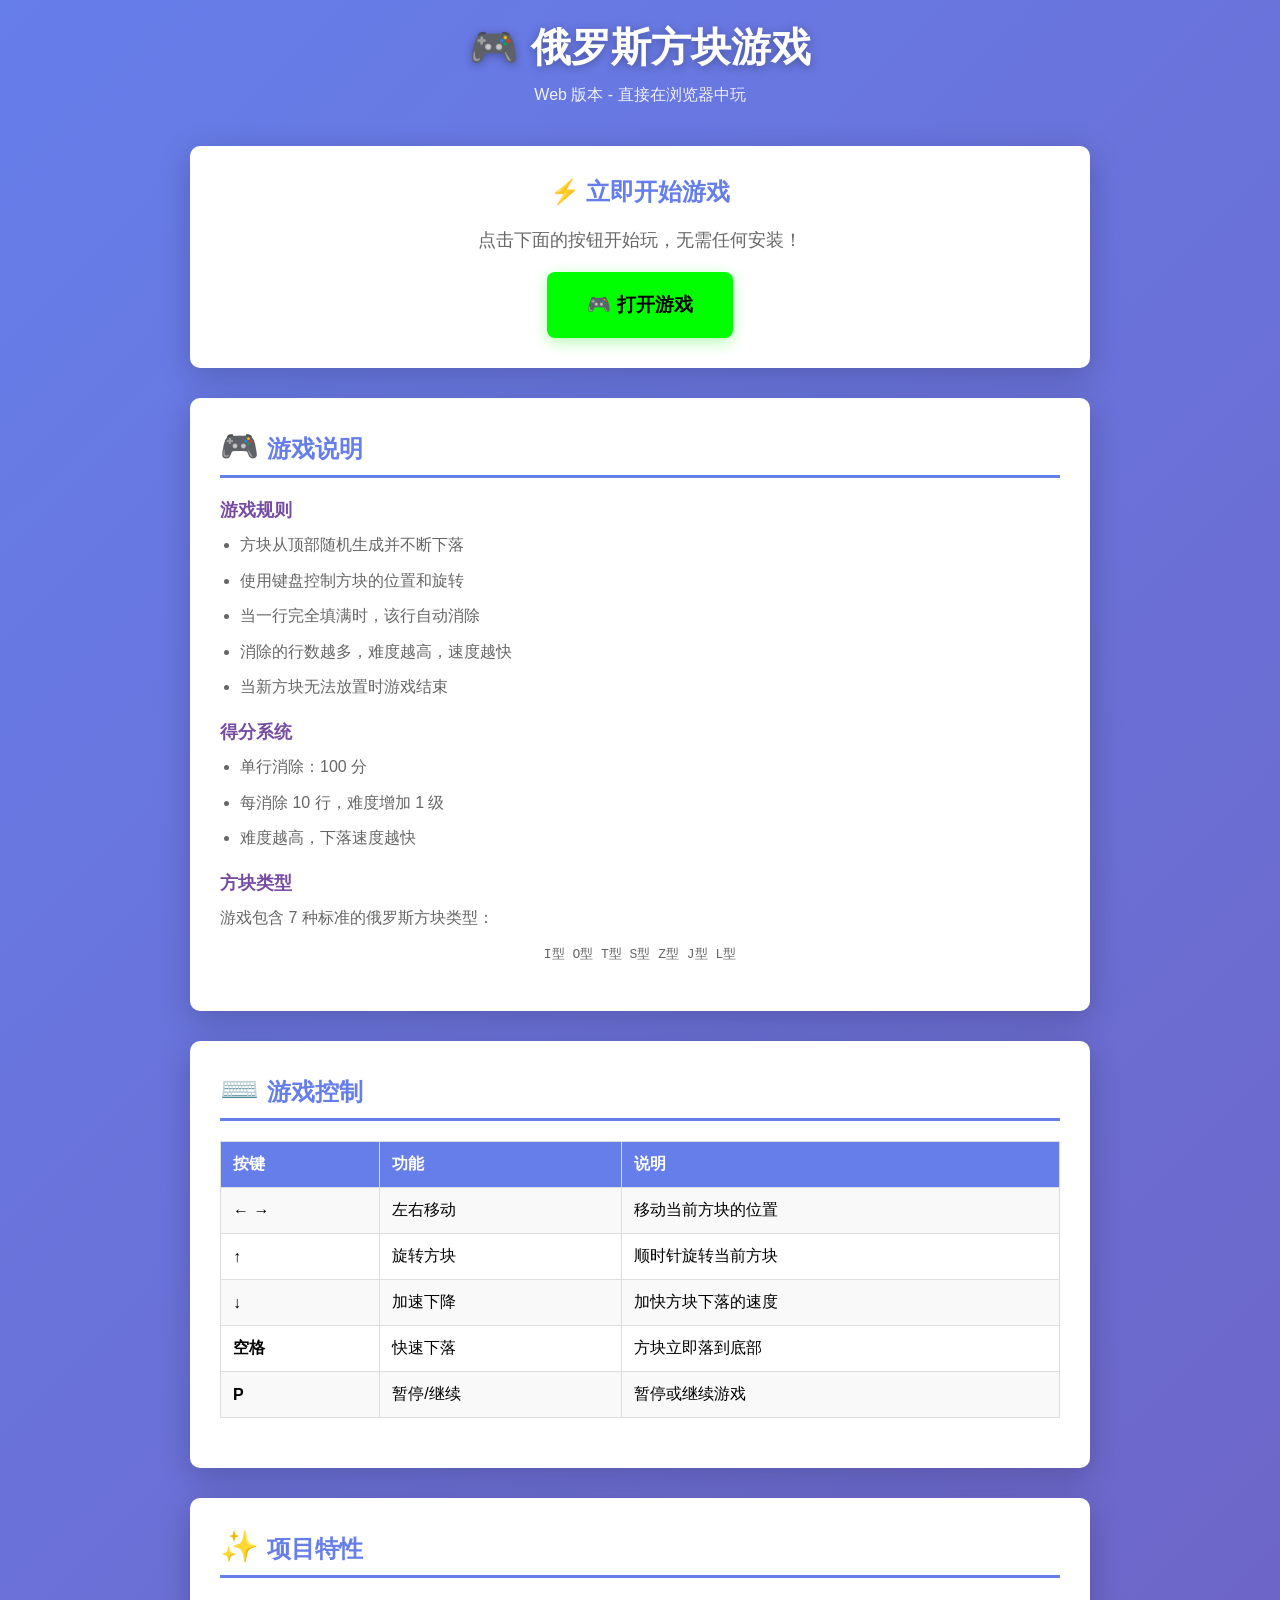
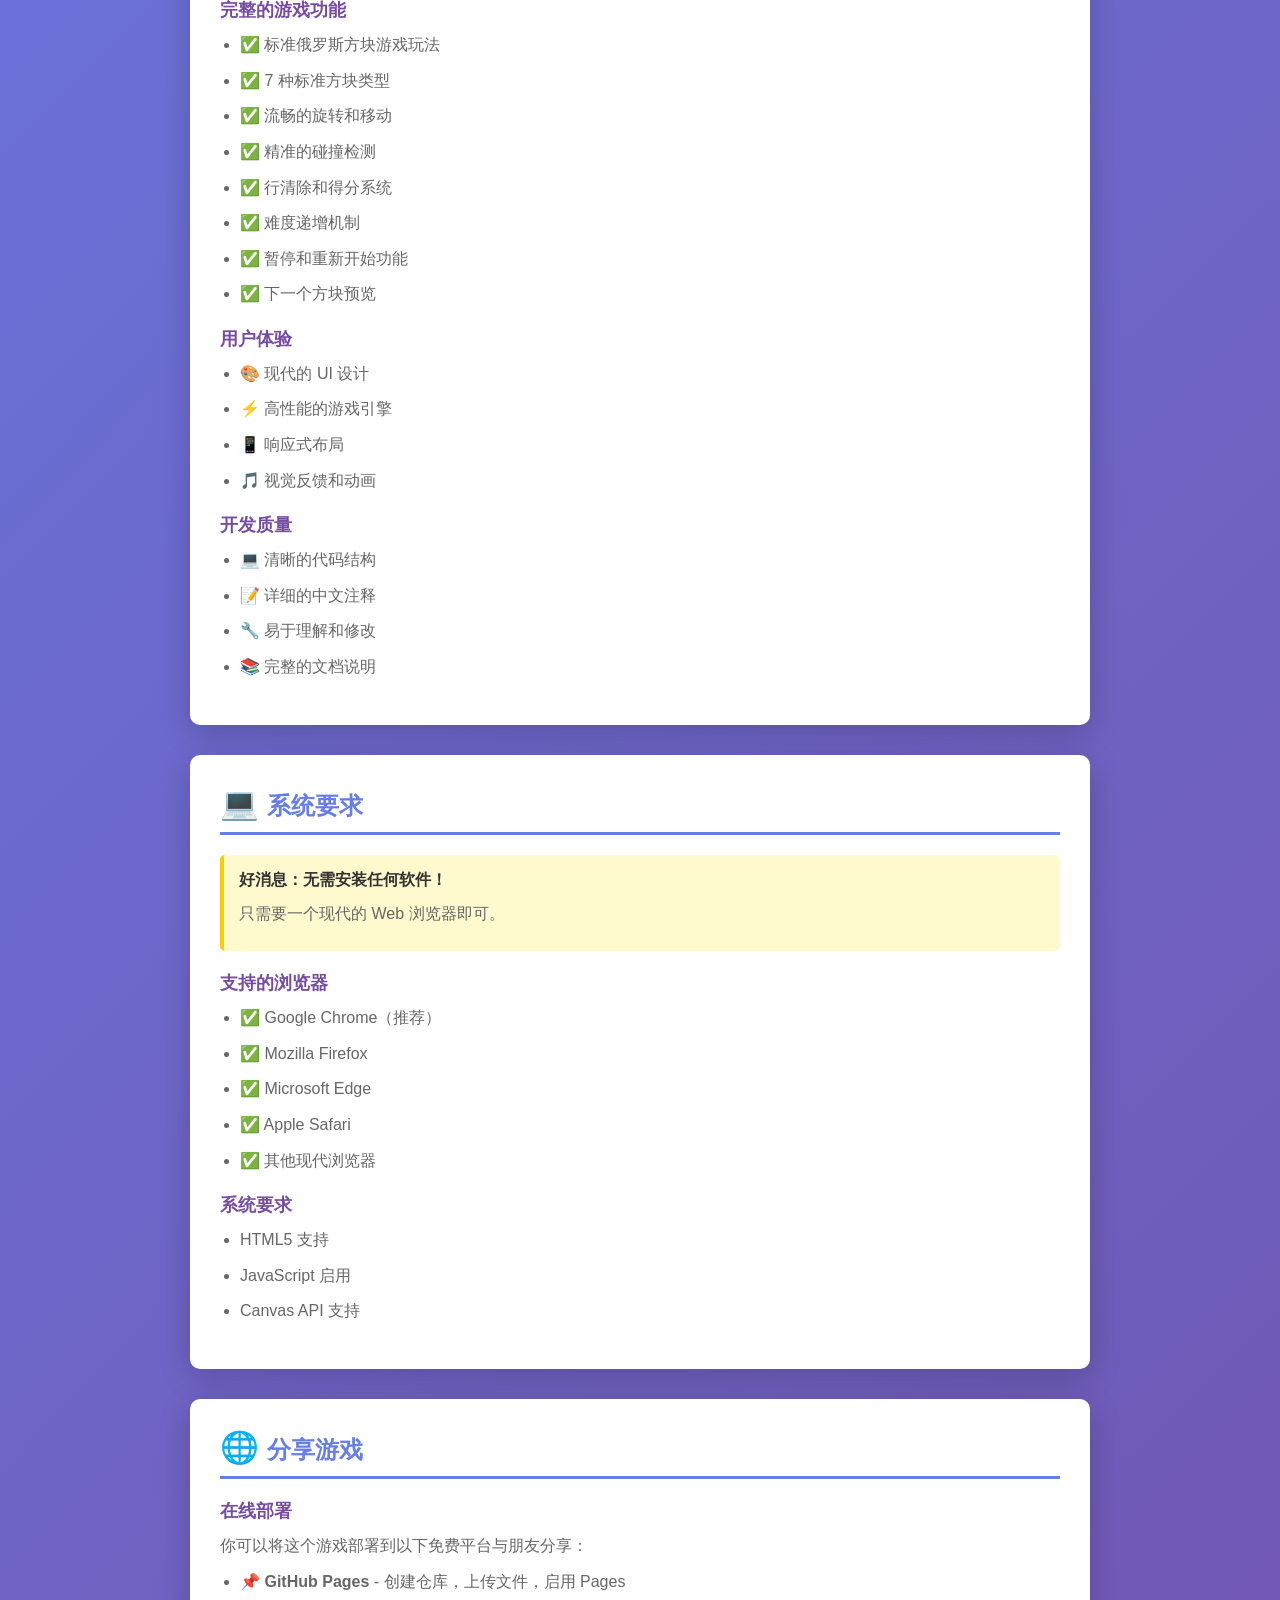
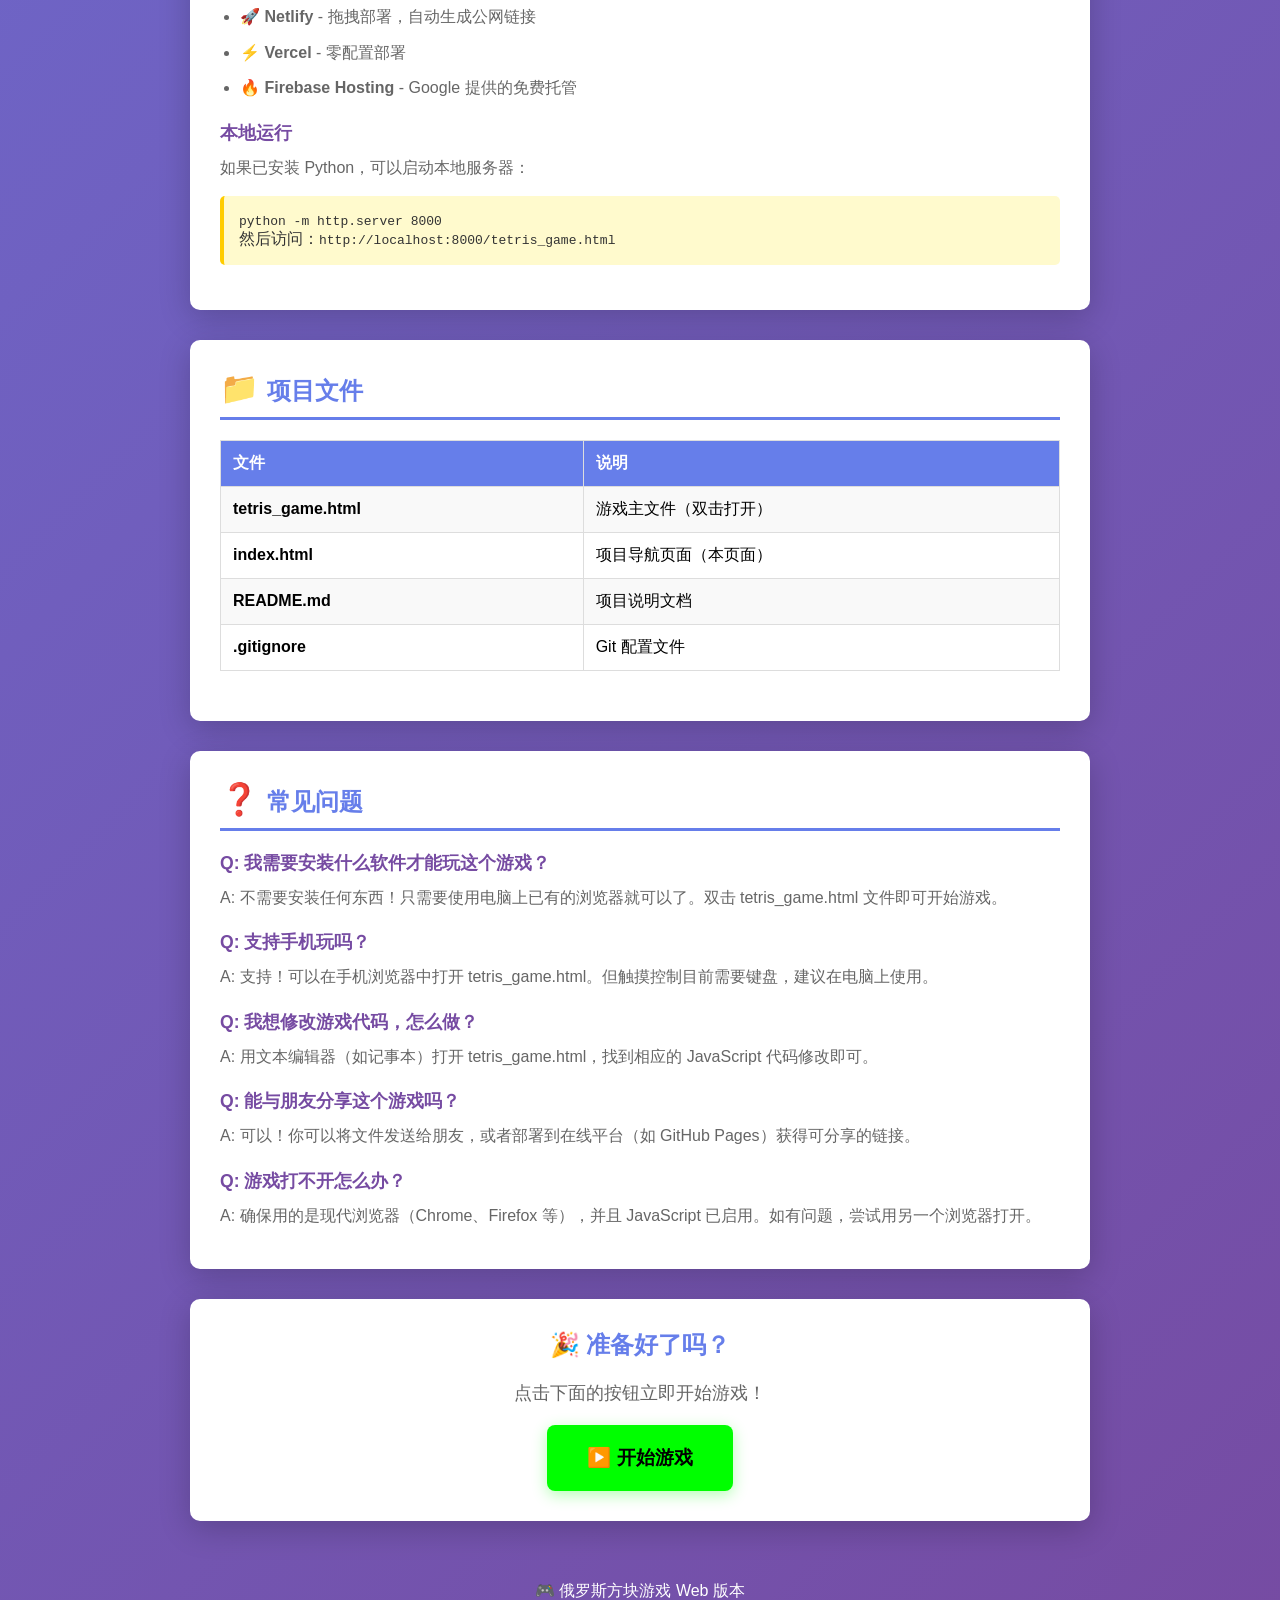
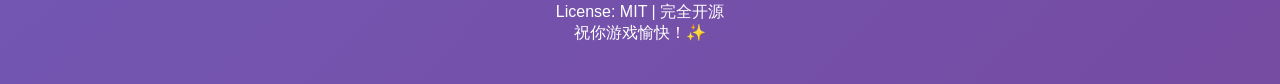
==== index.html @ 7fef72a0 "俄罗斯方块测试" ====
<!DOCTYPE html>
<html lang="zh-CN">
<head>
    <meta charset="UTF-8">
    <meta name="viewport" content="width=device-width, initial-scale=1.0">
    <title>俄罗斯方块游戏 - Web 版本</title>
    <style>
        * {
            margin: 0;
            padding: 0;
            box-sizing: border-box;
        }

        body {
            font-family: 'Segoe UI', Tahoma, Geneva, Verdana, sans-serif;
            background: linear-gradient(135deg, #667eea 0%, #764ba2 100%);
            min-height: 100vh;
            padding: 20px;
        }

        .container {
            max-width: 900px;
            margin: 0 auto;
        }

        header {
            text-align: center;
            color: white;
            margin-bottom: 40px;
        }

        h1 {
            font-size: 2.5em;
            margin-bottom: 10px;
            text-shadow: 0 2px 10px rgba(0,0,0,0.3);
        }

        .subtitle {
            font-size: 1em;
            opacity: 0.9;
        }

        .quick-start {
            background: white;
            border-radius: 10px;
            padding: 30px;
            margin-bottom: 30px;
            box-shadow: 0 8px 32px rgba(0,0,0,0.2);
            text-align: center;
        }

        .quick-start h2 {
            color: #667eea;
            margin-bottom: 20px;
            font-size: 1.5em;
        }

        .quick-start p {
            color: #666;
            margin-bottom: 20px;
            font-size: 1.1em;
        }

        .play-button {
            display: inline-block;
            background: #00ff00;
            color: #000;
            padding: 20px 40px;
            border-radius: 8px;
            text-decoration: none;
            font-weight: bold;
            font-size: 1.2em;
            transition: all 0.3s;
            border: none;
            cursor: pointer;
            box-shadow: 0 4px 15px rgba(0, 255, 0, 0.3);
        }

        .play-button:hover {
            background: #00cc00;
            transform: scale(1.05);
            box-shadow: 0 6px 20px rgba(0, 255, 0, 0.4);
        }

        .section {
            background: white;
            border-radius: 10px;
            padding: 30px;
            margin-bottom: 30px;
            box-shadow: 0 8px 32px rgba(0,0,0,0.2);
        }

        .section h2 {
            color: #667eea;
            margin-bottom: 20px;
            font-size: 1.5em;
            border-bottom: 3px solid #667eea;
            padding-bottom: 10px;
        }

        .section h3 {
            color: #764ba2;
            margin-top: 20px;
            margin-bottom: 10px;
            font-size: 1.1em;
        }

        .section p, .section li {
            color: #666;
            margin-bottom: 10px;
            line-height: 1.6;
        }

        .section ul {
            margin-left: 20px;
            margin-bottom: 15px;
        }

        table {
            width: 100%;
            border-collapse: collapse;
            margin: 20px 0;
        }

        th, td {
            border: 1px solid #ddd;
            padding: 12px;
            text-align: left;
        }

        th {
            background: #667eea;
            color: white;
        }

        tr:nth-child(even) {
            background: #f9f9f9;
        }

        .highlight {
            background: #fffacd;
            padding: 15px;
            border-radius: 5px;
            border-left: 4px solid #ffcc00;
            margin: 15px 0;
            color: #333;
        }

        footer {
            text-align: center;
            color: white;
            padding: 20px;
            margin-top: 40px;
        }

        .emoji {
            font-size: 1.3em;
            margin-right: 8px;
        }
    </style>
</head>
<body>
    <div class="container">
        <header>
            <h1>🎮 俄罗斯方块游戏</h1>
            <p class="subtitle">Web 版本 - 直接在浏览器中玩</p>
        </header>

        <!-- 快速开始 -->
        <div class="quick-start">
            <h2>⚡ 立即开始游戏</h2>
            <p>点击下面的按钮开始玩，无需任何安装！</p>
            <a href="tetris_game.html" class="play-button">🎮 打开游戏</a>
        </div>

        <!-- 游戏说明 -->
        <div class="section">
            <h2><span class="emoji">🎮</span>游戏说明</h2>
            
            <h3>游戏规则</h3>
            <ul>
                <li>方块从顶部随机生成并不断下落</li>
                <li>使用键盘控制方块的位置和旋转</li>
                <li>当一行完全填满时，该行自动消除</li>
                <li>消除的行数越多，难度越高，速度越快</li>
                <li>当新方块无法放置时游戏结束</li>
            </ul>

            <h3>得分系统</h3>
            <ul>
                <li>单行消除：100 分</li>
                <li>每消除 10 行，难度增加 1 级</li>
                <li>难度越高，下落速度越快</li>
            </ul>

            <h3>方块类型</h3>
            <p>游戏包含 7 种标准的俄罗斯方块类型：</p>
            <p style="font-family: monospace; text-align: center; margin: 15px 0;">
                I型 O型 T型 S型 Z型 J型 L型
            </p>
        </div>

        <!-- 游戏控制 -->
        <div class="section">
            <h2><span class="emoji">⌨️</span>游戏控制</h2>
            
            <table>
                <tr>
                    <th>按键</th>
                    <th>功能</th>
                    <th>说明</th>
                </tr>
                <tr>
                    <td><strong>← →</strong></td>
                    <td>左右移动</td>
                    <td>移动当前方块的位置</td>
                </tr>
                <tr>
                    <td><strong>↑</strong></td>
                    <td>旋转方块</td>
                    <td>顺时针旋转当前方块</td>
                </tr>
                <tr>
                    <td><strong>↓</strong></td>
                    <td>加速下降</td>
                    <td>加快方块下落的速度</td>
                </tr>
                <tr>
                    <td><strong>空格</strong></td>
                    <td>快速下落</td>
                    <td>方块立即落到底部</td>
                </tr>
                <tr>
                    <td><strong>P</strong></td>
                    <td>暂停/继续</td>
                    <td>暂停或继续游戏</td>
                </tr>
            </table>
        </div>

        <!-- 项目特性 -->
        <div class="section">
            <h2><span class="emoji">✨</span>项目特性</h2>
            
            <h3>完整的游戏功能</h3>
            <ul>
                <li>✅ 标准俄罗斯方块游戏玩法</li>
                <li>✅ 7 种标准方块类型</li>
                <li>✅ 流畅的旋转和移动</li>
                <li>✅ 精准的碰撞检测</li>
                <li>✅ 行清除和得分系统</li>
                <li>✅ 难度递增机制</li>
                <li>✅ 暂停和重新开始功能</li>
                <li>✅ 下一个方块预览</li>
            </ul>

            <h3>用户体验</h3>
            <ul>
                <li>🎨 现代的 UI 设计</li>
                <li>⚡ 高性能的游戏引擎</li>
                <li>📱 响应式布局</li>
                <li>🎵 视觉反馈和动画</li>
            </ul>

            <h3>开发质量</h3>
            <ul>
                <li>💻 清晰的代码结构</li>
                <li>📝 详细的中文注释</li>
                <li>🔧 易于理解和修改</li>
                <li>📚 完整的文档说明</li>
            </ul>
        </div>

        <!-- 系统要求 -->
        <div class="section">
            <h2><span class="emoji">💻</span>系统要求</h2>
            
            <div class="highlight">
                <strong>好消息：无需安装任何软件！</strong>
                <p style="margin-top: 10px;">只需要一个现代的 Web 浏览器即可。</p>
            </div>

            <h3>支持的浏览器</h3>
            <ul>
                <li>✅ Google Chrome（推荐）</li>
                <li>✅ Mozilla Firefox</li>
                <li>✅ Microsoft Edge</li>
                <li>✅ Apple Safari</li>
                <li>✅ 其他现代浏览器</li>
            </ul>

            <h3>系统要求</h3>
            <ul>
                <li>HTML5 支持</li>
                <li>JavaScript 启用</li>
                <li>Canvas API 支持</li>
            </ul>
        </div>

        <!-- 分享和部署 -->
        <div class="section">
            <h2><span class="emoji">🌐</span>分享游戏</h2>
            
            <h3>在线部署</h3>
            <p>你可以将这个游戏部署到以下免费平台与朋友分享：</p>
            <ul>
                <li>📌 <strong>GitHub Pages</strong> - 创建仓库，上传文件，启用 Pages</li>
                <li>🚀 <strong>Netlify</strong> - 拖拽部署，自动生成公网链接</li>
                <li>⚡ <strong>Vercel</strong> - 零配置部署</li>
                <li>🔥 <strong>Firebase Hosting</strong> - Google 提供的免费托管</li>
            </ul>

            <h3>本地运行</h3>
            <p>如果已安装 Python，可以启动本地服务器：</p>
            <div class="highlight">
                <code>python -m http.server 8000</code><br>
                然后访问：<code>http://localhost:8000/tetris_game.html</code>
            </div>
        </div>

        <!-- 项目文件 -->
        <div class="section">
            <h2><span class="emoji">📁</span>项目文件</h2>
            
            <table>
                <tr>
                    <th>文件</th>
                    <th>说明</th>
                </tr>
                <tr>
                    <td><strong>tetris_game.html</strong></td>
                    <td>游戏主文件（双击打开）</td>
                </tr>
                <tr>
                    <td><strong>index.html</strong></td>
                    <td>项目导航页面（本页面）</td>
                </tr>
                <tr>
                    <td><strong>README.md</strong></td>
                    <td>项目说明文档</td>
                </tr>
                <tr>
                    <td><strong>.gitignore</strong></td>
                    <td>Git 配置文件</td>
                </tr>
            </table>
        </div>

        <!-- 常见问题 -->
        <div class="section">
            <h2><span class="emoji">❓</span>常见问题</h2>
            
            <h3>Q: 我需要安装什么软件才能玩这个游戏？</h3>
            <p>A: 不需要安装任何东西！只需要使用电脑上已有的浏览器就可以了。双击 tetris_game.html 文件即可开始游戏。</p>

            <h3>Q: 支持手机玩吗？</h3>
            <p>A: 支持！可以在手机浏览器中打开 tetris_game.html。但触摸控制目前需要键盘，建议在电脑上使用。</p>

            <h3>Q: 我想修改游戏代码，怎么做？</h3>
            <p>A: 用文本编辑器（如记事本）打开 tetris_game.html，找到相应的 JavaScript 代码修改即可。</p>

            <h3>Q: 能与朋友分享这个游戏吗？</h3>
            <p>A: 可以！你可以将文件发送给朋友，或者部署到在线平台（如 GitHub Pages）获得可分享的链接。</p>

            <h3>Q: 游戏打不开怎么办？</h3>
            <p>A: 确保用的是现代浏览器（Chrome、Firefox 等），并且 JavaScript 已启用。如有问题，尝试用另一个浏览器打开。</p>
        </div>

        <!-- 立即游玩 -->
        <div class="quick-start">
            <h2>🎉 准备好了吗？</h2>
            <p>点击下面的按钮立即开始游戏！</p>
            <a href="tetris_game.html" class="play-button">▶️ 开始游戏</a>
        </div>

        <footer>
            <p>🎮 俄罗斯方块游戏 Web 版本</p>
            <p>License: MIT | 完全开源</p>
            <p>祝你游戏愉快！✨</p>
        </footer>
    </div>
</body>
</html>
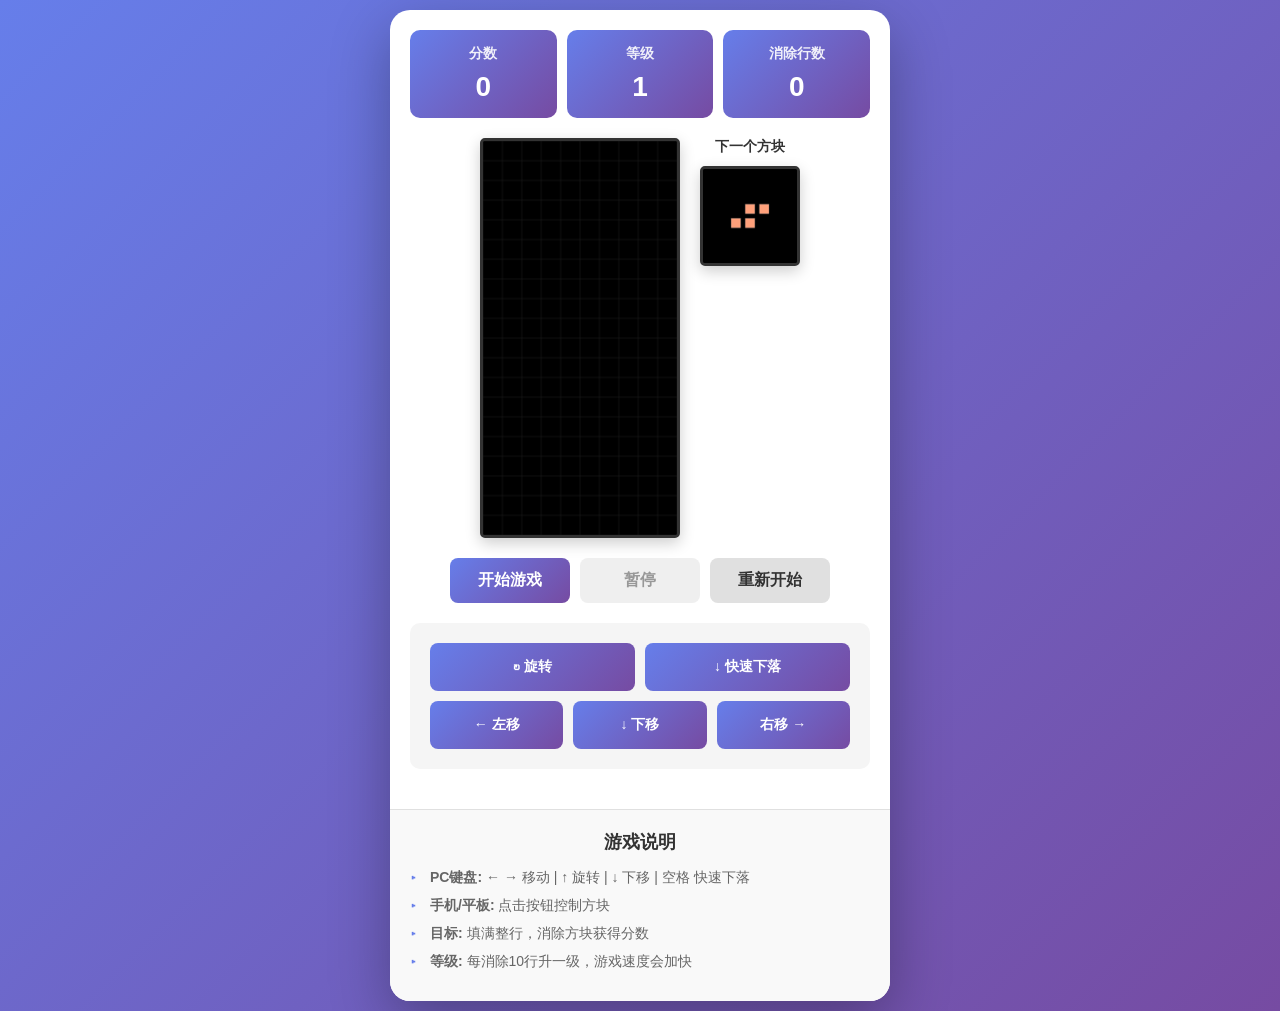
==== commit cc95841b: "feat: 添加俄罗斯方块游戏 - 完整的HTML5+JavaScript实现 - 实现了完整的俄罗斯方块游戏逻辑 - 支持PC键盘和手机触屏控制 - 完全响应式设计，适配所有屏幕尺寸 - 包含分数系" ====
--- a/index.html
+++ b/index.html
@@ -3,381 +3,70 @@
 <head>
     <meta charset="UTF-8">
     <meta name="viewport" content="width=device-width, initial-scale=1.0">
-    <title>俄罗斯方块游戏 - Web 版本</title>
-    <style>
-        * {
-            margin: 0;
-            padding: 0;
-            box-sizing: border-box;
-        }
-
-        body {
-            font-family: 'Segoe UI', Tahoma, Geneva, Verdana, sans-serif;
-            background: linear-gradient(135deg, #667eea 0%, #764ba2 100%);
-            min-height: 100vh;
-            padding: 20px;
-        }
-
-        .container {
-            max-width: 900px;
-            margin: 0 auto;
-        }
-
-        header {
-            text-align: center;
-            color: white;
-            margin-bottom: 40px;
-        }
-
-        h1 {
-            font-size: 2.5em;
-            margin-bottom: 10px;
-            text-shadow: 0 2px 10px rgba(0,0,0,0.3);
-        }
-
-        .subtitle {
-            font-size: 1em;
-            opacity: 0.9;
-        }
-
-        .quick-start {
-            background: white;
-            border-radius: 10px;
-            padding: 30px;
-            margin-bottom: 30px;
-            box-shadow: 0 8px 32px rgba(0,0,0,0.2);
-            text-align: center;
-        }
-
-        .quick-start h2 {
-            color: #667eea;
-            margin-bottom: 20px;
-            font-size: 1.5em;
-        }
-
-        .quick-start p {
-            color: #666;
-            margin-bottom: 20px;
-            font-size: 1.1em;
-        }
-
-        .play-button {
-            display: inline-block;
-            background: #00ff00;
-            color: #000;
-            padding: 20px 40px;
-            border-radius: 8px;
-            text-decoration: none;
-            font-weight: bold;
-            font-size: 1.2em;
-            transition: all 0.3s;
-            border: none;
-            cursor: pointer;
-            box-shadow: 0 4px 15px rgba(0, 255, 0, 0.3);
-        }
-
-        .play-button:hover {
-            background: #00cc00;
-            transform: scale(1.05);
-            box-shadow: 0 6px 20px rgba(0, 255, 0, 0.4);
-        }
-
-        .section {
-            background: white;
-            border-radius: 10px;
-            padding: 30px;
-            margin-bottom: 30px;
-            box-shadow: 0 8px 32px rgba(0,0,0,0.2);
-        }
-
-        .section h2 {
-            color: #667eea;
-            margin-bottom: 20px;
-            font-size: 1.5em;
-            border-bottom: 3px solid #667eea;
-            padding-bottom: 10px;
-        }
-
-        .section h3 {
-            color: #764ba2;
-            margin-top: 20px;
-            margin-bottom: 10px;
-            font-size: 1.1em;
-        }
-
-        .section p, .section li {
-            color: #666;
-            margin-bottom: 10px;
-            line-height: 1.6;
-        }
-
-        .section ul {
-            margin-left: 20px;
-            margin-bottom: 15px;
-        }
-
-        table {
-            width: 100%;
-            border-collapse: collapse;
-            margin: 20px 0;
-        }
-
-        th, td {
-            border: 1px solid #ddd;
-            padding: 12px;
-            text-align: left;
-        }
-
-        th {
-            background: #667eea;
-            color: white;
-        }
-
-        tr:nth-child(even) {
-            background: #f9f9f9;
-        }
-
-        .highlight {
-            background: #fffacd;
-            padding: 15px;
-            border-radius: 5px;
-            border-left: 4px solid #ffcc00;
-            margin: 15px 0;
-            color: #333;
-        }
-
-        footer {
-            text-align: center;
-            color: white;
-            padding: 20px;
-            margin-top: 40px;
-        }
-
-        .emoji {
-            font-size: 1.3em;
-            margin-right: 8px;
-        }
-    </style>
+    <title>俄罗斯方块游戏</title>
+    <link rel="stylesheet" href="style.css">
 </head>
 <body>
     <div class="container">
-        <header>
-            <h1>🎮 俄罗斯方块游戏</h1>
-            <p class="subtitle">Web 版本 - 直接在浏览器中玩</p>
-        </header>
-
-        <!-- 快速开始 -->
-        <div class="quick-start">
-            <h2>⚡ 立即开始游戏</h2>
-            <p>点击下面的按钮开始玩，无需任何安装！</p>
-            <a href="tetris_game.html" class="play-button">🎮 打开游戏</a>
-        </div>
-
-        <!-- 游戏说明 -->
-        <div class="section">
-            <h2><span class="emoji">🎮</span>游戏说明</h2>
+        <div class="game-wrapper">
+            <div class="game-info">
+                <div class="info-box">
+                    <h3>分数</h3>
+                    <p id="score">0</p>
+                </div>
+                <div class="info-box">
+                    <h3>等级</h3>
+                    <p id="level">1</p>
+                </div>
+                <div class="info-box">
+                    <h3>消除行数</h3>
+                    <p id="lines">0</p>
+                </div>
+            </div>
             
-            <h3>游戏规则</h3>
-            <ul>
-                <li>方块从顶部随机生成并不断下落</li>
-                <li>使用键盘控制方块的位置和旋转</li>
-                <li>当一行完全填满时，该行自动消除</li>
-                <li>消除的行数越多，难度越高，速度越快</li>
-                <li>当新方块无法放置时游戏结束</li>
-            </ul>
-
-            <h3>得分系统</h3>
-            <ul>
-                <li>单行消除：100 分</li>
-                <li>每消除 10 行，难度增加 1 级</li>
-                <li>难度越高，下落速度越快</li>
-            </ul>
-
-            <h3>方块类型</h3>
-            <p>游戏包含 7 种标准的俄罗斯方块类型：</p>
-            <p style="font-family: monospace; text-align: center; margin: 15px 0;">
-                I型 O型 T型 S型 Z型 J型 L型
-            </p>
-        </div>
-
-        <!-- 游戏控制 -->
-        <div class="section">
-            <h2><span class="emoji">⌨️</span>游戏控制</h2>
-            
-            <table>
-                <tr>
-                    <th>按键</th>
-                    <th>功能</th>
-                    <th>说明</th>
-                </tr>
-                <tr>
-                    <td><strong>← →</strong></td>
-                    <td>左右移动</td>
-                    <td>移动当前方块的位置</td>
-                </tr>
-                <tr>
-                    <td><strong>↑</strong></td>
-                    <td>旋转方块</td>
-                    <td>顺时针旋转当前方块</td>
-                </tr>
-                <tr>
-                    <td><strong>↓</strong></td>
-                    <td>加速下降</td>
-                    <td>加快方块下落的速度</td>
-                </tr>
-                <tr>
-                    <td><strong>空格</strong></td>
-                    <td>快速下落</td>
-                    <td>方块立即落到底部</td>
-                </tr>
-                <tr>
-                    <td><strong>P</strong></td>
-                    <td>暂停/继续</td>
-                    <td>暂停或继续游戏</td>
-                </tr>
-            </table>
-        </div>
-
-        <!-- 项目特性 -->
-        <div class="section">
-            <h2><span class="emoji">✨</span>项目特性</h2>
-            
-            <h3>完整的游戏功能</h3>
-            <ul>
-                <li>✅ 标准俄罗斯方块游戏玩法</li>
-                <li>✅ 7 种标准方块类型</li>
-                <li>✅ 流畅的旋转和移动</li>
-                <li>✅ 精准的碰撞检测</li>
-                <li>✅ 行清除和得分系统</li>
-                <li>✅ 难度递增机制</li>
-                <li>✅ 暂停和重新开始功能</li>
-                <li>✅ 下一个方块预览</li>
-            </ul>
-
-            <h3>用户体验</h3>
-            <ul>
-                <li>🎨 现代的 UI 设计</li>
-                <li>⚡ 高性能的游戏引擎</li>
-                <li>📱 响应式布局</li>
-                <li>🎵 视觉反馈和动画</li>
-            </ul>
-
-            <h3>开发质量</h3>
-            <ul>
-                <li>💻 清晰的代码结构</li>
-                <li>📝 详细的中文注释</li>
-                <li>🔧 易于理解和修改</li>
-                <li>📚 完整的文档说明</li>
-            </ul>
-        </div>
-
-        <!-- 系统要求 -->
-        <div class="section">
-            <h2><span class="emoji">💻</span>系统要求</h2>
-            
-            <div class="highlight">
-                <strong>好消息：无需安装任何软件！</strong>
-                <p style="margin-top: 10px;">只需要一个现代的 Web 浏览器即可。</p>
+            <div class="game-board">
+                <canvas id="gameCanvas" width="200" height="400"></canvas>
+                <div class="next-piece">
+                    <h4>下一个方块</h4>
+                    <canvas id="nextCanvas" width="100" height="100"></canvas>
+                </div>
             </div>
 
-            <h3>支持的浏览器</h3>
-            <ul>
-                <li>✅ Google Chrome（推荐）</li>
-                <li>✅ Mozilla Firefox</li>
-                <li>✅ Microsoft Edge</li>
-                <li>✅ Apple Safari</li>
-                <li>✅ 其他现代浏览器</li>
-            </ul>
+            <div class="controls">
+                <button id="startBtn" class="btn btn-primary">开始游戏</button>
+                <button id="pauseBtn" class="btn btn-secondary" disabled>暂停</button>
+                <button id="resetBtn" class="btn btn-secondary">重新开始</button>
+            </div>
 
-            <h3>系统要求</h3>
-            <ul>
-                <li>HTML5 支持</li>
-                <li>JavaScript 启用</li>
-                <li>Canvas API 支持</li>
-            </ul>
-        </div>
+            <div class="touch-controls">
+                <div class="touch-row">
+                    <button class="touch-btn" id="rotateBtn">↻ 旋转</button>
+                    <button class="touch-btn" id="dropBtn">↓ 快速下落</button>
+                </div>
+                <div class="touch-row">
+                    <button class="touch-btn" id="leftBtn">← 左移</button>
+                    <button class="touch-btn" id="downBtn">↓ 下移</button>
+                    <button class="touch-btn" id="rightBtn">右移 →</button>
+                </div>
+            </div>
 
-        <!-- 分享和部署 -->
-        <div class="section">
-            <h2><span class="emoji">🌐</span>分享游戏</h2>
-            
-            <h3>在线部署</h3>
-            <p>你可以将这个游戏部署到以下免费平台与朋友分享：</p>
-            <ul>
-                <li>📌 <strong>GitHub Pages</strong> - 创建仓库，上传文件，启用 Pages</li>
-                <li>🚀 <strong>Netlify</strong> - 拖拽部署，自动生成公网链接</li>
-                <li>⚡ <strong>Vercel</strong> - 零配置部署</li>
-                <li>🔥 <strong>Firebase Hosting</strong> - Google 提供的免费托管</li>
-            </ul>
-
-            <h3>本地运行</h3>
-            <p>如果已安装 Python，可以启动本地服务器：</p>
-            <div class="highlight">
-                <code>python -m http.server 8000</code><br>
-                然后访问：<code>http://localhost:8000/tetris_game.html</code>
+            <div class="game-status" id="gameStatus" style="display: none;">
+                <h2 id="statusTitle">游戏结束</h2>
+                <p id="statusText"></p>
             </div>
         </div>
 
-        <!-- 项目文件 -->
-        <div class="section">
-            <h2><span class="emoji">📁</span>项目文件</h2>
-            
-            <table>
-                <tr>
-                    <th>文件</th>
-                    <th>说明</th>
-                </tr>
-                <tr>
-                    <td><strong>tetris_game.html</strong></td>
-                    <td>游戏主文件（双击打开）</td>
-                </tr>
-                <tr>
-                    <td><strong>index.html</strong></td>
-                    <td>项目导航页面（本页面）</td>
-                </tr>
-                <tr>
-                    <td><strong>README.md</strong></td>
-                    <td>项目说明文档</td>
-                </tr>
-                <tr>
-                    <td><strong>.gitignore</strong></td>
-                    <td>Git 配置文件</td>
-                </tr>
-            </table>
+        <div class="instructions">
+            <h2>游戏说明</h2>
+            <ul>
+                <li><strong>PC键盘:</strong> ← → 移动 | ↑ 旋转 | ↓ 下移 | 空格 快速下落</li>
+                <li><strong>手机/平板:</strong> 点击按钮控制方块</li>
+                <li><strong>目标:</strong> 填满整行，消除方块获得分数</li>
+                <li><strong>等级:</strong> 每消除10行升一级，游戏速度会加快</li>
+            </ul>
         </div>
+    </div>
 
-        <!-- 常见问题 -->
-        <div class="section">
-            <h2><span class="emoji">❓</span>常见问题</h2>
-            
-            <h3>Q: 我需要安装什么软件才能玩这个游戏？</h3>
-            <p>A: 不需要安装任何东西！只需要使用电脑上已有的浏览器就可以了。双击 tetris_game.html 文件即可开始游戏。</p>
-
-            <h3>Q: 支持手机玩吗？</h3>
-            <p>A: 支持！可以在手机浏览器中打开 tetris_game.html。但触摸控制目前需要键盘，建议在电脑上使用。</p>
-
-            <h3>Q: 我想修改游戏代码，怎么做？</h3>
-            <p>A: 用文本编辑器（如记事本）打开 tetris_game.html，找到相应的 JavaScript 代码修改即可。</p>
-
-            <h3>Q: 能与朋友分享这个游戏吗？</h3>
-            <p>A: 可以！你可以将文件发送给朋友，或者部署到在线平台（如 GitHub Pages）获得可分享的链接。</p>
-
-            <h3>Q: 游戏打不开怎么办？</h3>
-            <p>A: 确保用的是现代浏览器（Chrome、Firefox 等），并且 JavaScript 已启用。如有问题，尝试用另一个浏览器打开。</p>
-        </div>
-
-        <!-- 立即游玩 -->
-        <div class="quick-start">
-            <h2>🎉 准备好了吗？</h2>
-            <p>点击下面的按钮立即开始游戏！</p>
-            <a href="tetris_game.html" class="play-button">▶️ 开始游戏</a>
-        </div>
-
-        <footer>
-            <p>🎮 俄罗斯方块游戏 Web 版本</p>
-            <p>License: MIT | 完全开源</p>
-            <p>祝你游戏愉快！✨</p>
-        </footer>
-    </div>
+    <script src="tetris.js"></script>
 </body>
-</html>+</html>
--- a/style.css
+++ b/style.css
@@ -0,0 +1,312 @@
+* {
+    margin: 0;
+    padding: 0;
+    box-sizing: border-box;
+}
+
+body {
+    font-family: 'Arial', sans-serif;
+    background: linear-gradient(135deg, #667eea 0%, #764ba2 100%);
+    display: flex;
+    justify-content: center;
+    align-items: center;
+    min-height: 100vh;
+    padding: 10px;
+}
+
+.container {
+    background: white;
+    border-radius: 20px;
+    box-shadow: 0 20px 60px rgba(0, 0, 0, 0.3);
+    overflow: hidden;
+    max-width: 500px;
+    width: 100%;
+}
+
+.game-wrapper {
+    padding: 20px;
+}
+
+h1, h2 {
+    text-align: center;
+    color: #333;
+    margin-bottom: 20px;
+}
+
+.game-info {
+    display: flex;
+    justify-content: space-around;
+    margin-bottom: 20px;
+    flex-wrap: wrap;
+    gap: 10px;
+}
+
+.info-box {
+    flex: 1;
+    min-width: 80px;
+    background: linear-gradient(135deg, #667eea 0%, #764ba2 100%);
+    color: white;
+    border-radius: 10px;
+    padding: 15px;
+    text-align: center;
+}
+
+.info-box h3 {
+    font-size: 14px;
+    margin-bottom: 8px;
+    opacity: 0.9;
+}
+
+.info-box p {
+    font-size: 28px;
+    font-weight: bold;
+}
+
+.game-board {
+    display: flex;
+    justify-content: center;
+    gap: 20px;
+    margin-bottom: 20px;
+    flex-wrap: wrap;
+}
+
+canvas {
+    border: 3px solid #333;
+    background: #000;
+    display: block;
+    border-radius: 5px;
+    box-shadow: 0 5px 15px rgba(0, 0, 0, 0.2);
+}
+
+#gameCanvas {
+    width: 200px;
+    height: 400px;
+}
+
+#nextCanvas {
+    width: 100px;
+    height: 100px;
+}
+
+.next-piece {
+    text-align: center;
+}
+
+.next-piece h4 {
+    margin-bottom: 10px;
+    color: #333;
+    font-size: 14px;
+}
+
+.controls {
+    display: flex;
+    gap: 10px;
+    justify-content: center;
+    margin-bottom: 20px;
+    flex-wrap: wrap;
+}
+
+.btn {
+    padding: 12px 24px;
+    font-size: 16px;
+    border: none;
+    border-radius: 8px;
+    cursor: pointer;
+    font-weight: bold;
+    transition: all 0.3s ease;
+    min-width: 120px;
+}
+
+.btn-primary {
+    background: linear-gradient(135deg, #667eea 0%, #764ba2 100%);
+    color: white;
+}
+
+.btn-primary:hover:not(:disabled) {
+    transform: translateY(-2px);
+    box-shadow: 0 5px 15px rgba(102, 126, 234, 0.4);
+}
+
+.btn-secondary {
+    background: #e0e0e0;
+    color: #333;
+}
+
+.btn-secondary:hover:not(:disabled) {
+    background: #d0d0d0;
+    transform: translateY(-2px);
+}
+
+.btn:disabled {
+    opacity: 0.5;
+    cursor: not-allowed;
+}
+
+.touch-controls {
+    background: #f5f5f5;
+    padding: 20px;
+    border-radius: 10px;
+    margin-bottom: 20px;
+}
+
+.touch-row {
+    display: flex;
+    gap: 10px;
+    margin-bottom: 10px;
+    justify-content: center;
+    flex-wrap: wrap;
+}
+
+.touch-row:last-child {
+    margin-bottom: 0;
+}
+
+.touch-btn {
+    flex: 1;
+    min-width: 70px;
+    padding: 15px 12px;
+    font-size: 14px;
+    background: linear-gradient(135deg, #667eea 0%, #764ba2 100%);
+    color: white;
+    border: none;
+    border-radius: 8px;
+    cursor: pointer;
+    font-weight: bold;
+    transition: all 0.2s ease;
+    user-select: none;
+    -webkit-user-select: none;
+    -webkit-touch-callout: none;
+}
+
+.touch-btn:active {
+    transform: scale(0.95);
+    box-shadow: inset 0 2px 5px rgba(0, 0, 0, 0.2);
+}
+
+.game-status {
+    position: fixed;
+    top: 50%;
+    left: 50%;
+    transform: translate(-50%, -50%);
+    background: white;
+    padding: 40px;
+    border-radius: 15px;
+    text-align: center;
+    box-shadow: 0 10px 40px rgba(0, 0, 0, 0.3);
+    z-index: 1000;
+}
+
+.game-status h2 {
+    color: #667eea;
+    margin-bottom: 20px;
+    font-size: 32px;
+}
+
+.game-status p {
+    color: #666;
+    font-size: 18px;
+    margin-bottom: 30px;
+}
+
+.game-status.show {
+    display: block !important;
+}
+
+.instructions {
+    background: #f9f9f9;
+    padding: 20px;
+    border-top: 1px solid #e0e0e0;
+}
+
+.instructions h2 {
+    font-size: 18px;
+    margin-bottom: 15px;
+}
+
+.instructions ul {
+    list-style: none;
+    padding: 0;
+}
+
+.instructions li {
+    color: #666;
+    font-size: 14px;
+    margin-bottom: 10px;
+    padding-left: 20px;
+    position: relative;
+}
+
+.instructions li:before {
+    content: "▸";
+    position: absolute;
+    left: 0;
+    color: #667eea;
+}
+
+/* 响应式设计 */
+@media (max-width: 600px) {
+    .game-wrapper {
+        padding: 15px;
+    }
+
+    .info-box {
+        min-width: 70px;
+        padding: 12px;
+    }
+
+    .info-box p {
+        font-size: 24px;
+    }
+
+    .btn {
+        padding: 10px 16px;
+        font-size: 14px;
+        min-width: 100px;
+    }
+
+    .touch-btn {
+        padding: 12px 10px;
+        font-size: 12px;
+        min-width: 60px;
+    }
+
+    .touch-row {
+        gap: 8px;
+    }
+
+    #gameCanvas {
+        width: 160px;
+        height: 320px;
+    }
+
+    #nextCanvas {
+        width: 80px;
+        height: 80px;
+    }
+
+    .instructions {
+        padding: 15px;
+    }
+
+    .instructions li {
+        font-size: 12px;
+    }
+}
+
+@media (max-width: 400px) {
+    #gameCanvas {
+        width: 140px;
+        height: 280px;
+    }
+
+    #nextCanvas {
+        width: 70px;
+        height: 70px;
+    }
+
+    .touch-btn {
+        padding: 10px 8px;
+        font-size: 11px;
+        min-width: 50px;
+    }
+}
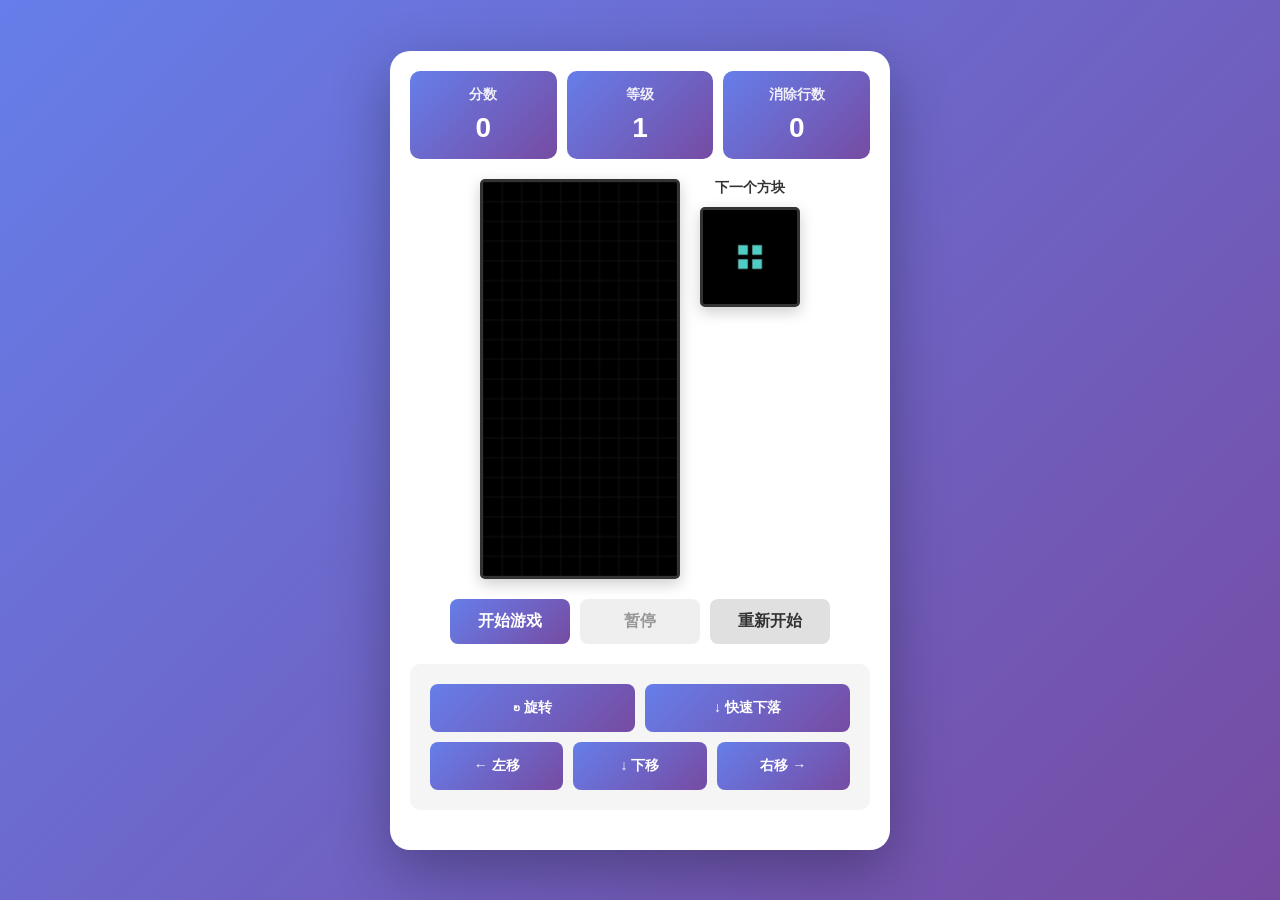
==== commit d3cab489: "fix: 修复安卓手机触屏按钮响应问题并优化UI 改进内容: - 使用 touchend 事件替代 click，减少延迟 - 改进事件监听器绑定，支持 touch 和 click 混合 - 添加 to" ====
--- a/index.html
+++ b/index.html
@@ -55,16 +55,6 @@
                 <p id="statusText"></p>
             </div>
         </div>
-
-        <div class="instructions">
-            <h2>游戏说明</h2>
-            <ul>
-                <li><strong>PC键盘:</strong> ← → 移动 | ↑ 旋转 | ↓ 下移 | 空格 快速下落</li>
-                <li><strong>手机/平板:</strong> 点击按钮控制方块</li>
-                <li><strong>目标:</strong> 填满整行，消除方块获得分数</li>
-                <li><strong>等级:</strong> 每消除10行升一级，游戏速度会加快</li>
-            </ul>
-        </div>
     </div>
 
     <script src="tetris.js"></script>
--- a/style.css
+++ b/style.css
@@ -172,10 +172,12 @@
     border-radius: 8px;
     cursor: pointer;
     font-weight: bold;
-    transition: all 0.2s ease;
+    transition: all 0.1s ease;
     user-select: none;
     -webkit-user-select: none;
     -webkit-touch-callout: none;
+    -webkit-tap-highlight-color: transparent;
+    touch-action: manipulation;
 }
 
 .touch-btn:active {
@@ -212,37 +214,6 @@
     display: block !important;
 }
 
-.instructions {
-    background: #f9f9f9;
-    padding: 20px;
-    border-top: 1px solid #e0e0e0;
-}
-
-.instructions h2 {
-    font-size: 18px;
-    margin-bottom: 15px;
-}
-
-.instructions ul {
-    list-style: none;
-    padding: 0;
-}
-
-.instructions li {
-    color: #666;
-    font-size: 14px;
-    margin-bottom: 10px;
-    padding-left: 20px;
-    position: relative;
-}
-
-.instructions li:before {
-    content: "▸";
-    position: absolute;
-    left: 0;
-    color: #667eea;
-}
-
 /* 响应式设计 */
 @media (max-width: 600px) {
     .game-wrapper {
@@ -283,14 +254,6 @@
         width: 80px;
         height: 80px;
     }
-
-    .instructions {
-        padding: 15px;
-    }
-
-    .instructions li {
-        font-size: 12px;
-    }
 }
 
 @media (max-width: 400px) {
